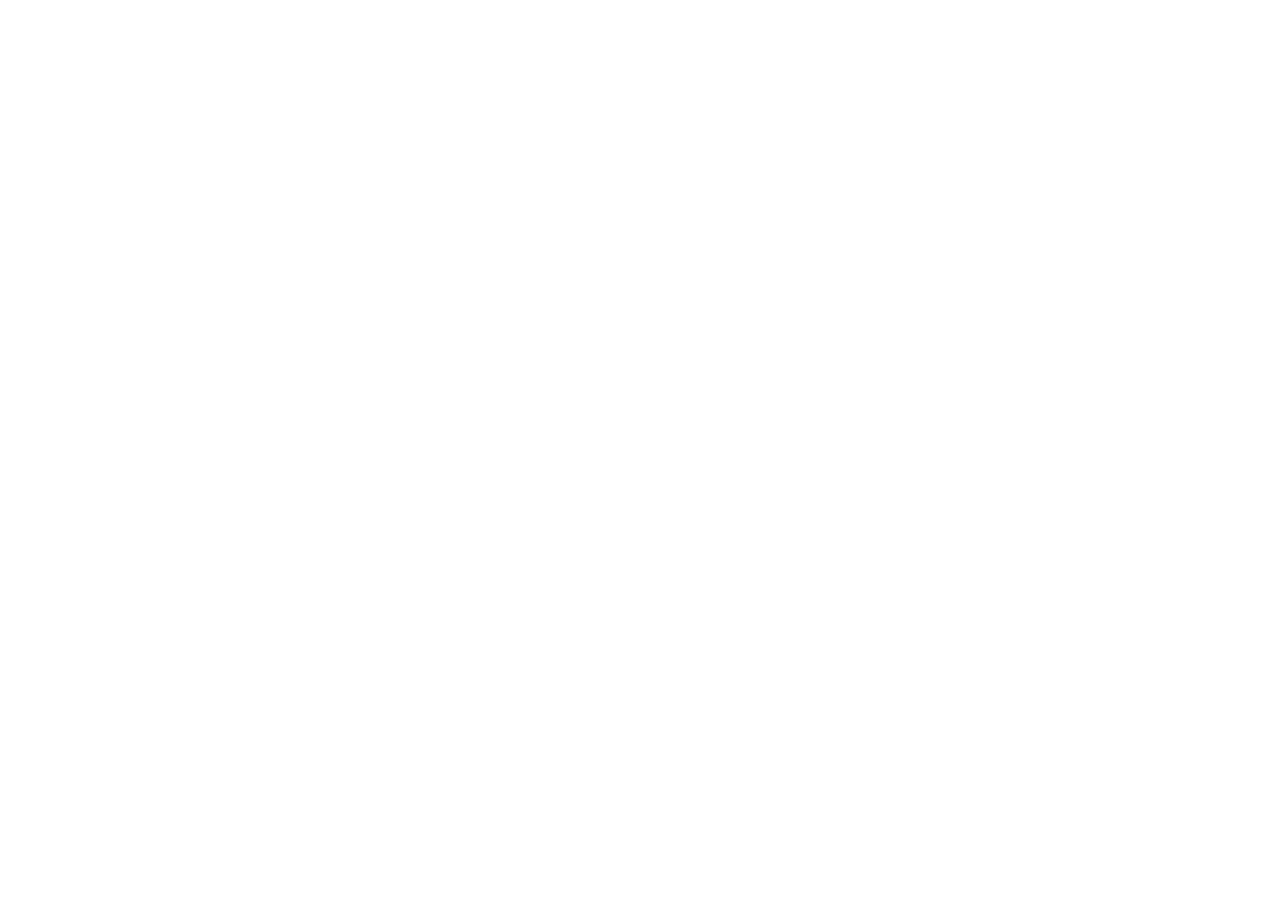
==== index.html @ 37d8c1c9 "🎨 css reset" ====
<!DOCTYPE html>
<html lang="en">
<head>
    <meta charset="UTF-8">
    <meta http-equiv="X-UA-Compatible" content="IE=edge">
    <meta name="viewport" content="width=device-width, initial-scale=1.0">
    <title>Document</title>
</head>
<body>
    
</body>
</html>
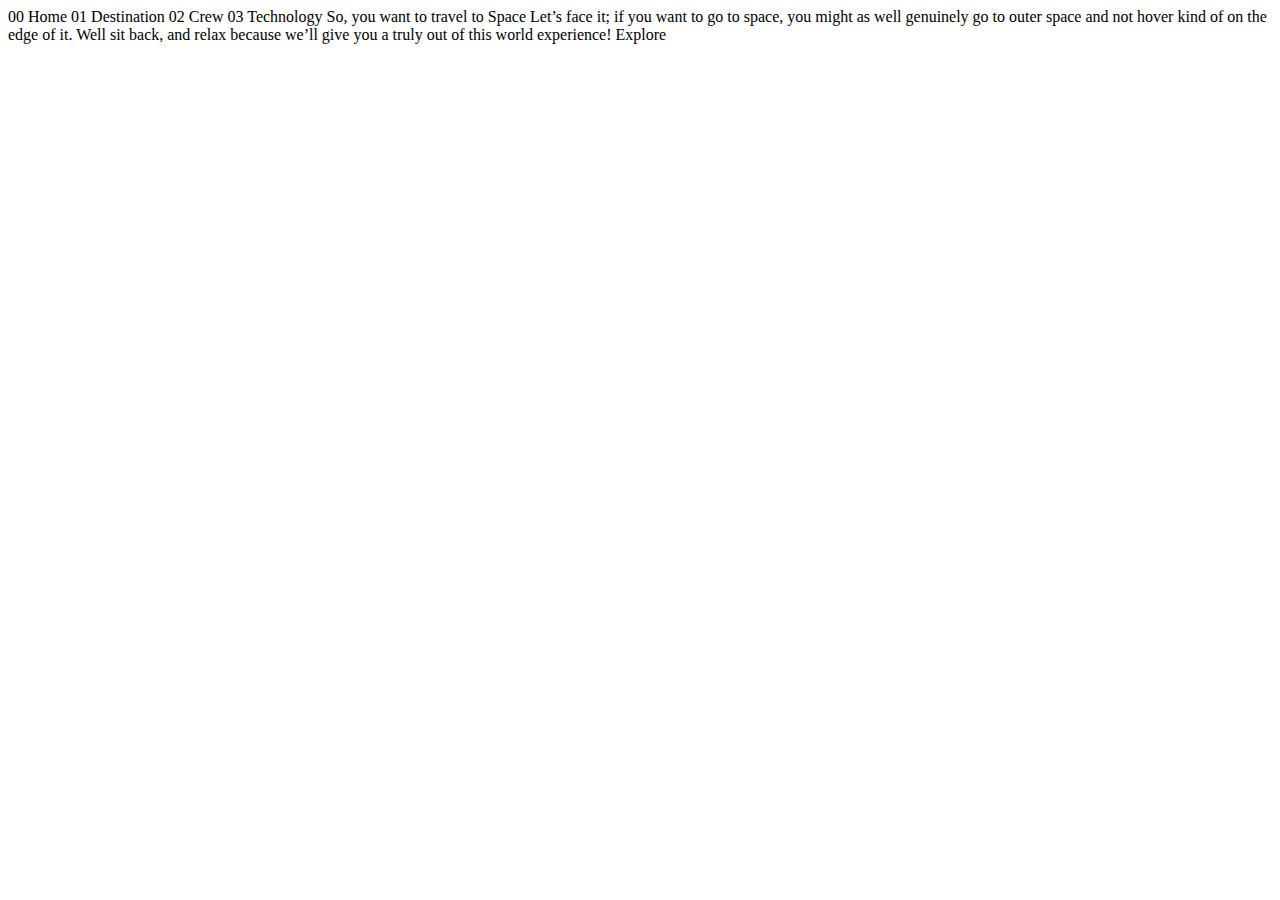
==== commit a0b10899: "🆕 starter files added" ====
--- a/index.html
+++ b/index.html
@@ -1,12 +1,27 @@
 <!DOCTYPE html>
 <html lang="en">
 <head>
-    <meta charset="UTF-8">
-    <meta http-equiv="X-UA-Compatible" content="IE=edge">
-    <meta name="viewport" content="width=device-width, initial-scale=1.0">
-    <title>Document</title>
+  <meta charset="UTF-8">
+  <meta name="viewport" content="width=device-width, initial-scale=1.0">
+
+  <link rel="icon" type="image/png" sizes="32x32" href="./assets/favicon-32x32.png">
+  
+  <title>Frontend Mentor | Space tourism website</title>
 </head>
 <body>
-    
+
+  00 Home
+  01 Destination
+  02 Crew
+  03 Technology
+
+  So, you want to travel to
+  Space
+  Let’s face it; if you want to go to space, you might as well genuinely go to 
+  outer space and not hover kind of on the edge of it. Well sit back, and relax 
+  because we’ll give you a truly out of this world experience!
+
+  Explore
+
 </body>
 </html>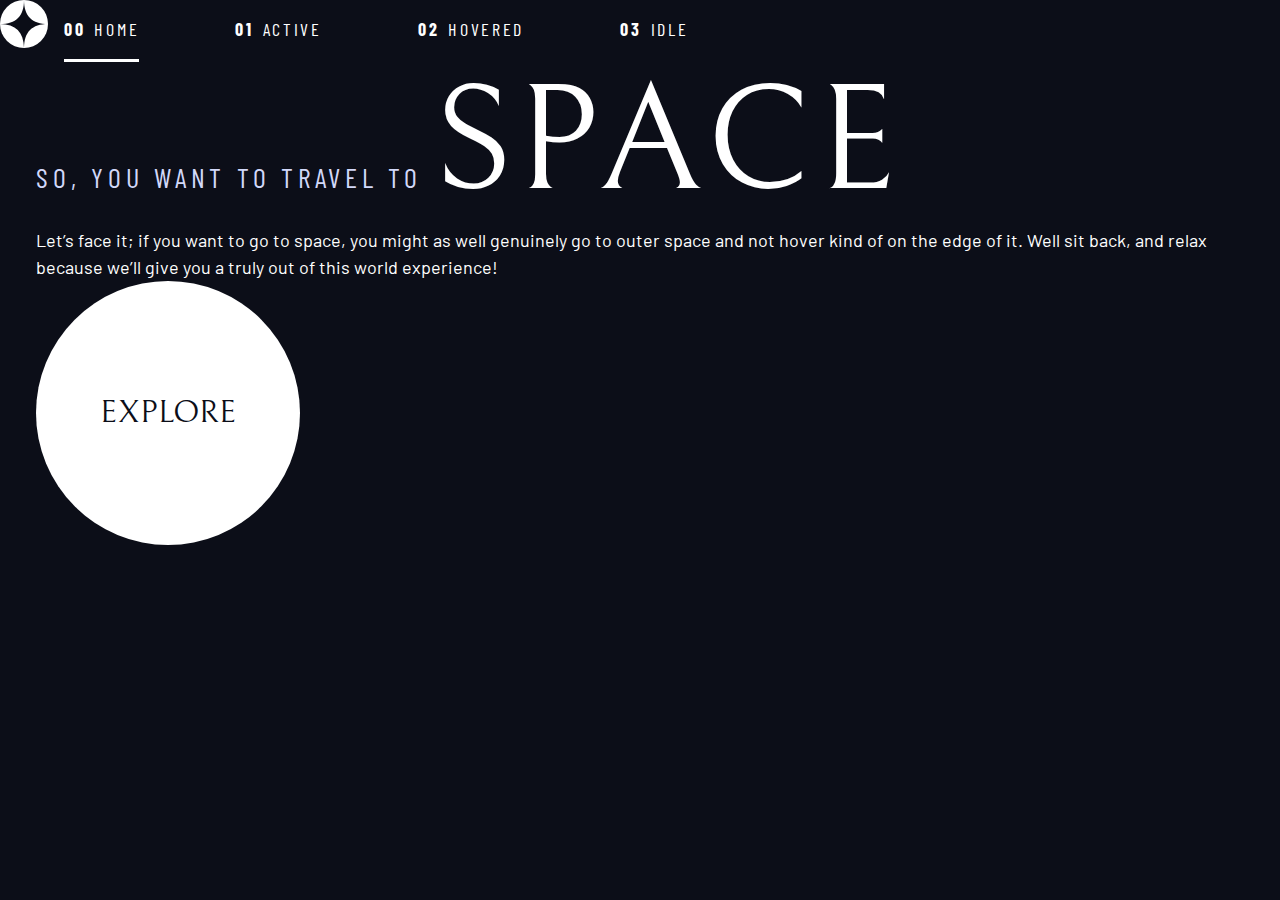
==== commit 9a00f98f: "✨ home page html added" ====
--- a/index.html
+++ b/index.html
@@ -1,27 +1,88 @@
 <!DOCTYPE html>
 <html lang="en">
-<head>
-  <meta charset="UTF-8">
-  <meta name="viewport" content="width=device-width, initial-scale=1.0">
+	<head>
+		<meta charset="UTF-8" />
+		<meta name="viewport" content="width=device-width, initial-scale=1.0" />
 
-  <link rel="icon" type="image/png" sizes="32x32" href="./assets/favicon-32x32.png">
-  
-  <title>Frontend Mentor | Space tourism website</title>
-</head>
-<body>
+		<link
+			rel="icon"
+			type="image/png"
+			sizes="32x32"
+			href="./assets/favicon-32x32.png"
+		/>
 
-  00 Home
-  01 Destination
-  02 Crew
-  03 Technology
+		<title>Frontend Mentor | Space tourism website</title>
+		<!-- Google fonts -->
+		<link rel="preconnect" href="https://fonts.googleapis.com" />
+		<link rel="preconnect" href="https://fonts.gstatic.com" crossorigin />
+		<link
+			href="https://fonts.googleapis.com/css2?family=Barlow+Condensed:wght@400;700&family=Bellefair&family=Barlow:wght@400;700&display=swap"
+			rel="stylesheet"
+		/>
+		<!-- CSS -->
+		<link rel="stylesheet" href="index.css" />
+	</head>
 
-  So, you want to travel to
-  Space
-  Let’s face it; if you want to go to space, you might as well genuinely go to 
-  outer space and not hover kind of on the edge of it. Well sit back, and relax 
-  because we’ll give you a truly out of this world experience!
+	<body>
+		<header class="primary-header flex">
+			<div>
+				<img
+					src="assets/shared/logo.svg"
+					alt="space tourism logo"
+					class="logo"
+				/>
+			</div>
+			<nav>
+				<ul class="primary-navigation flex underline-indicators">
+					<li class="active">
+						<a
+							class="ff-sans-cond uppercase text-white letter-spacing-2"
+							href="index.html"
+							><span>00</span>Home</a
+						>
+					</li>
+					<li class="">
+						<a
+							class="ff-sans-cond uppercase text-white letter-spacing-2"
+							href="destination.html"
+							><span>01</span>Active</a
+						>
+					</li>
+					<li>
+						<a
+							class="ff-sans-cond uppercase text-white letter-spacing-2"
+							href="#"
+							><span>02</span>Hovered</a
+						>
+					</li>
+					<li>
+						<a
+							class="ff-sans-cond uppercase text-white letter-spacing-2"
+							href="#"
+							><span>03</span>Idle</a
+						>
+					</li>
+				</ul>
+			</nav>
+		</header>
+		<div class="container">
+			<h1 class="text-accent uppercase ff-sans-cond fs-500 letter-spacing-1">
+				So, you want to travel to
+				<span class="fs-900 ff-serif text-white">Space</span>
+			</h1>
 
-  Explore
+			<p>
+				Let’s face it; if you want to go to space, you might as well genuinely
+				go to outer space and not hover kind of on the edge of it. Well sit
+				back, and relax because we’ll give you a truly out of this world
+				experience!
+			</p>
 
-</body>
-</html>+			<a
+				href="#"
+				class="large-button uppercase ff-serif text-dark bg-white fs-600"
+				>Explore</a
+			>
+		</div>
+	</body>
+</html>
--- a/index.css
+++ b/index.css
@@ -0,0 +1,332 @@
+/* ------------------- */
+/* Custom properties   */
+/* ------------------- */
+:root {
+	/* colors */
+	--clr-dark: 230 35% 7%;
+	--clr-light: 231 77% 90%;
+	--clr-white: 0 0% 100%;
+
+	/* font-sizes */
+	--fs-900: 9.375rem;
+	--fs-800: 6.25rem;
+	--fs-700: 3.5rem;
+	--fs-600: 2rem;
+	--fs-500: 1.75rem;
+	--fs-400: 1.125rem;
+	--fs-300: 1rem;
+	--fs-200: 0.875rem;
+
+	/* font-families */
+	--ff-serif: "Bellefair", serif;
+	--ff-sans-cond: "Barlow Condensed", sans-serif;
+	--ff-sans-normal: "Barlow", sans-serif;
+}
+
+/* ------------------- */
+/* Reset               */
+/* ------------------- */
+*,
+*::before,
+*::after {
+	padding: 0;
+	margin: 0;
+	box-sizing: border-box;
+}
+
+body {
+	font-family: var(--ff-sans-normal);
+	font-size: var(--fs-400);
+	background-color: hsl(var(--clr-dark));
+	color: hsl(var(--clr-white));
+	line-height: 1.5;
+	min-height: 100vh;
+}
+
+img,
+picture {
+	display: block;
+	width: 100%;
+}
+
+h1,
+h2,
+h3,
+h4,
+h5,
+h6,
+p {
+	font-weight: 400;
+}
+
+input,
+button,
+textarea,
+select {
+	font-family: inherit;
+}
+
+/* remove animations for people who've turned them off */
+@media (prefers-reduced-motion: reduce) {
+	*,
+	*::before,
+	*::after {
+		animation-duration: 0.01ms !important;
+		animation-iteration-count: 1 !important;
+		transition-duration: 0.01ms !important;
+		scroll-behavior: auto !important;
+	}
+}
+
+/* ------------------- */
+/* Utility classes     */
+/* ------------------- */
+.flex {
+	display: flex;
+	gap: var(--gap, 1rem);
+}
+
+.grid {
+	display: grid;
+	gap: var(--gap, 1rem);
+}
+
+.flow > *:not(:first-child) {
+	margin-top: var(--flow-space, 1rem);
+}
+
+.container {
+	padding-inline: 2em;
+	margin-inline: auto;
+	max-width: 80rem;
+}
+
+.sr-only {
+	position: absolute;
+	width: 1px;
+	height: 1px;
+	padding: 0;
+	margin: -1px;
+	overflow: hidden;
+	clip: rect(0, 0, 0, 0);
+	white-space: nowrap; /* added line */
+	border: 0;
+}
+
+/* ------------------- */
+/* Colors              */
+/* ------------------- */
+.bg-dark {
+	background-color: hsl(var(--clr-dark));
+}
+
+.bg-accent {
+	background-color: hsl(var(--clr-light));
+}
+
+.bg-white {
+	background-color: hsl(var(--clr-white));
+}
+
+.text-dark {
+	color: hsl(var(--clr-dark));
+}
+.text-accent {
+	color: hsl(var(--clr-light));
+}
+.text-white {
+	color: hsl(var(--clr-white));
+}
+
+/* ------------------- */
+/* Typography          */
+/* ------------------- */
+.ff-serif {
+	font-family: var(--ff-serif);
+}
+.ff-sans-cond {
+	font-family: var(--ff-sans-cond);
+}
+.ff-sans-normal {
+	font-family: var(--ff-sans-normal);
+}
+
+.letter-spacing-1 {
+	letter-spacing: 4.75px;
+}
+.letter-spacing-2 {
+	letter-spacing: 2.7px;
+}
+.letter-spacing-3 {
+	letter-spacing: 2.35px;
+}
+
+.uppercase {
+	text-transform: uppercase;
+}
+
+.fs-900 {
+	font-size: var(--fs-900);
+}
+.fs-800 {
+	font-size: var(--fs-800);
+}
+.fs-700 {
+	font-size: var(--fs-700);
+}
+.fs-600 {
+	font-size: var(--fs-600);
+}
+.fs-500 {
+	font-size: var(--fs-500);
+}
+.fs-400 {
+	font-size: var(--fs-400);
+}
+.fs-300 {
+	font-size: var(--fs-300);
+}
+.fs-200 {
+	font-size: var(--fs-200);
+}
+
+.fs-900,
+.fs-800,
+.fs-700,
+.fs-600 {
+	line-height: 1.1;
+}
+
+.numbered-title {
+	font-family: var(--ff-sans-cond);
+	font-size: var(--fs-500);
+	letter-spacing: 4.72px;
+	text-transform: uppercase;
+}
+
+.numbered-title span {
+	margin-right: 0.5em;
+	font-weight: 700;
+	color: hsl(var(--clr-white) / 0.4);
+}
+
+/* ------------------- */
+/* Components          */
+/* ------------------- */
+.large-button {
+	display: flex;
+	width: fit-content;
+	align-items: center;
+	justify-content: center;
+	padding: 0 2em;
+	z-index: 1;
+	aspect-ratio: 1;
+	border-radius: 50%;
+	text-decoration: none;
+	position: relative;
+}
+
+.large-button::after {
+	content: "";
+	position: absolute;
+	opacity: 0;
+	z-index: -1;
+	height: 100%;
+	width: 100%;
+	border-radius: 50%;
+	background-color: hsl(var(--clr-white) / 0.2);
+	transition: transform 0.3s ease, opacity 0.3s linear;
+}
+
+.large-button:hover::after,
+.large-button:focus::after {
+	opacity: 1;
+	transform: scale(1.5);
+}
+
+.primary-navigation {
+	--gap: 6rem;
+	--underline-gap: 1rem;
+	list-style: none;
+}
+
+.primary-navigation a {
+	text-decoration: none;
+	padding: 2rem 0;
+}
+
+.primary-navigation span {
+	font-weight: 700;
+	margin-right: 0.5em;
+}
+
+.underline-indicators > * {
+	cursor: pointer;
+	padding: var(--underline-gap, 1rem) 0;
+	border: none;
+	border-bottom: 0.2rem solid hsl(var(--clr-white) / 0);
+}
+
+.underline-indicators > *:hover,
+.underline-indicators > *:focus {
+	border-color: hsl(var(--clr-white) / 0.25);
+}
+
+.underline-indicators > .active,
+.underline-indicators > [aria-selected="true"] {
+	color: hsl(var(--clr-white));
+	border-color: hsl(var(--clr-white));
+}
+
+.tab-list {
+	--gap: 2rem;
+}
+
+.dot-indicators > * {
+	cursor: pointer;
+	border: none;
+	border-radius: 50%;
+	aspect-ratio: 1;
+	padding: 0.5rem;
+	background-color: hsl(var(--clr-white) / 0.2);
+}
+
+.dot-indicators > *:hover,
+.dot-indicators > *:focus {
+	background-color: hsl(var(--clr-white) / 0.5);
+}
+
+.dot-indicators > [aria-selected="true"] {
+	background-color: hsl(var(--clr-white));
+}
+
+.number-buttons {
+	flex-direction: column;
+}
+
+.number-buttons > * {
+	display: block;
+	cursor: pointer;
+	width: 5rem;
+	height: 5rem;
+	background-color: transparent;
+	border: 1px solid hsl(var(--clr-white) / 0.2);
+	color: hsl(var(--clr-white));
+	font-size: 2rem;
+	border-radius: 100rem;
+	transition: all 0.2s ease;
+
+	display: flex;
+	align-items: center;
+	justify-content: center;
+}
+
+.number-buttons > [aria-selected="true"] {
+	background-color: hsl(var(--clr-white));
+	color: hsl(var(--clr-dark));
+}
+
+.number-buttons > *:hover,
+.number-buttons > *:focus {
+	border: 1px solid hsl(var(--clr-white));
+}
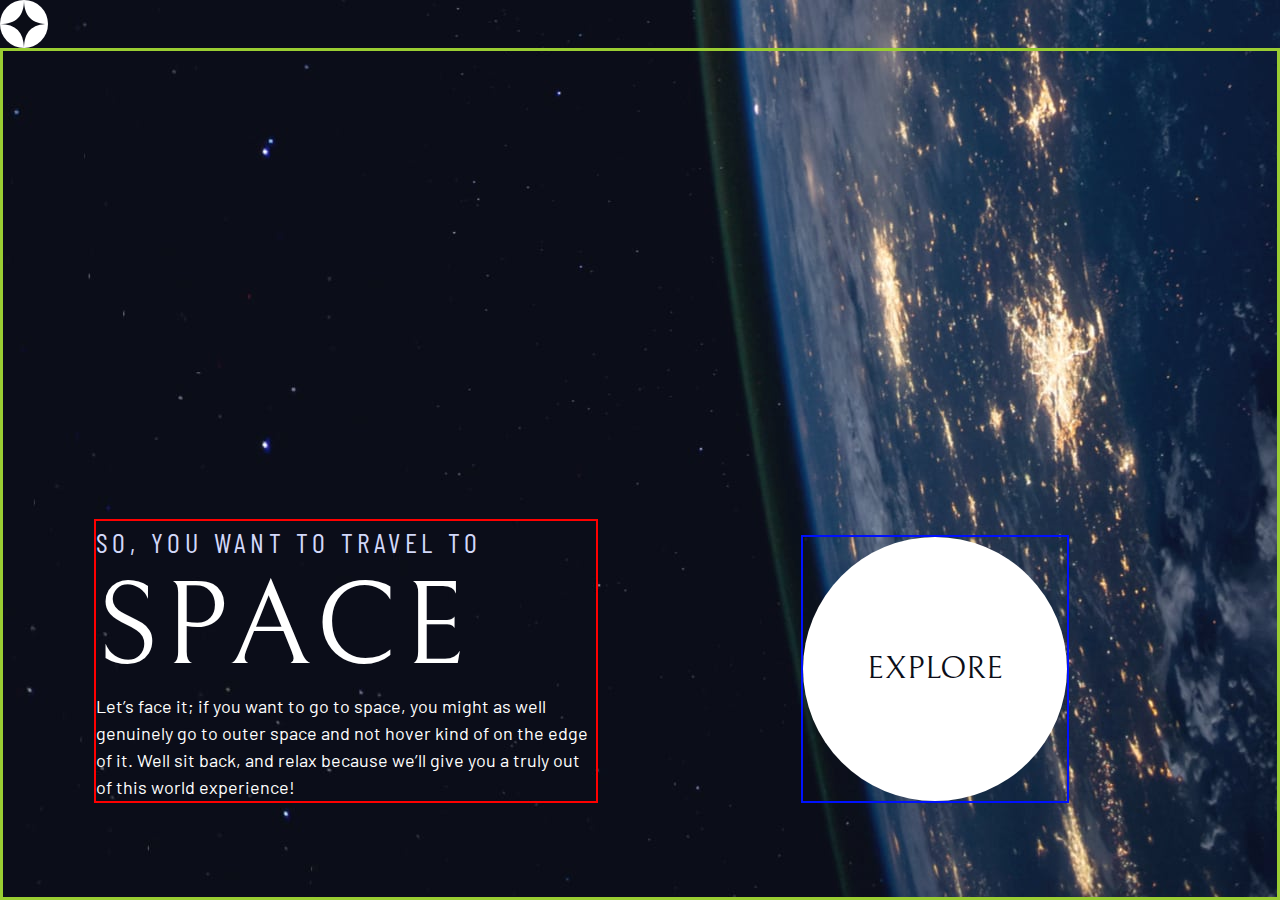
==== commit c4ab0eee: "🌟 homepage done" ====
--- a/index.html
+++ b/index.html
@@ -23,7 +23,7 @@
 		<link rel="stylesheet" href="index.css" />
 	</head>
 
-	<body>
+	<body class="home">
 		<header class="primary-header flex">
 			<div>
 				<img
@@ -32,7 +32,8 @@
 					class="logo"
 				/>
 			</div>
-			<nav>
+
+			<!-- <nav>
 				<ul class="primary-navigation flex underline-indicators">
 					<li class="active">
 						<a
@@ -63,26 +64,29 @@
 						>
 					</li>
 				</ul>
-			</nav>
+			</nav> -->
 		</header>
-		<div class="container">
-			<h1 class="text-accent uppercase ff-sans-cond fs-500 letter-spacing-1">
-				So, you want to travel to
-				<span class="fs-900 ff-serif text-white">Space</span>
-			</h1>
 
-			<p>
-				Let’s face it; if you want to go to space, you might as well genuinely
-				go to outer space and not hover kind of on the edge of it. Well sit
-				back, and relax because we’ll give you a truly out of this world
-				experience!
-			</p>
+		<div class="grid-container grid-container--home">
+			<div>
+				<h1 class="text-accent uppercase ff-sans-cond fs-500 letter-spacing-1">
+					So, you want to travel to
+					<span class="fs-900 ff-serif text-white d-block">Space</span>
+				</h1>
 
-			<a
-				href="#"
-				class="large-button uppercase ff-serif text-dark bg-white fs-600"
-				>Explore</a
-			>
+				<p>
+					Let’s face it; if you want to go to space, you might as well genuinely
+					go to outer space and not hover kind of on the edge of it. Well sit
+					back, and relax because we’ll give you a truly out of this world
+					experience!
+				</p>
+			</div>
+
+			<div>
+				<a href="#" class="large-button uppercase ff-serif text-dark bg-white"
+					>Explore</a
+				>
+			</div>
 		</div>
 	</body>
 </html>
--- a/index.css
+++ b/index.css
@@ -8,12 +8,12 @@
 	--clr-white: 0 0% 100%;
 
 	/* font-sizes */
-	--fs-900: 9.375rem;
-	--fs-800: 6.25rem;
-	--fs-700: 3.5rem;
-	--fs-600: 2rem;
+	--fs-900: clamp(5rem, 8vw + 1rem, 9.375rem);
+	--fs-800: 3.5rem;
+	--fs-700: 1.5rem;
+	--fs-600: 1rem;
 	--fs-500: 1.75rem;
-	--fs-400: 1.125rem;
+	--fs-400: 0.9375rem;
 	--fs-300: 1rem;
 	--fs-200: 0.875rem;
 
@@ -21,6 +21,28 @@
 	--ff-serif: "Bellefair", serif;
 	--ff-sans-cond: "Barlow Condensed", sans-serif;
 	--ff-sans-normal: "Barlow", sans-serif;
+}
+
+@media (min-width: 35em) {
+	:root {
+		/* font-sizes */
+		:root {
+			--fs-800: 5rem;
+			--fs-700: 2.5rem;
+			--fs-600: 1.5rem;
+			--fs-400: 1rem;
+		}
+	}
+}
+
+@media (min-width: 45em) {
+	:root {
+		/* font-sizes */
+		--fs-800: 6.25rem;
+		--fs-700: 3.5rem;
+		--fs-600: 2rem;
+		--fs-400: 1.125rem;
+	}
 }
 
 /* ------------------- */
@@ -41,6 +63,9 @@
 	color: hsl(var(--clr-white));
 	line-height: 1.5;
 	min-height: 100vh;
+
+	display: grid;
+	grid-template-rows: min-content 1fr;
 }
 
 img,
@@ -81,6 +106,10 @@
 /* ------------------- */
 /* Utility classes     */
 /* ------------------- */
+.d-block {
+	display: block;
+}
+
 .flex {
 	display: flex;
 	gap: var(--gap, 1rem);
@@ -91,7 +120,7 @@
 	gap: var(--gap, 1rem);
 }
 
-.flow > *:not(:first-child) {
+.flow > *:where:not(:first-child) {
 	margin-top: var(--flow-space, 1rem);
 }
 
@@ -99,6 +128,46 @@
 	padding-inline: 2em;
 	margin-inline: auto;
 	max-width: 80rem;
+}
+
+.grid-container {
+	text-align: center;
+	border: 3px solid yellowgreen;
+	padding: 0 1rem;
+
+	display: grid;
+	align-items: center;
+	justify-items: center;
+}
+
+.grid-container * {
+	max-width: 50ch;
+}
+
+@media (min-width: 45em) {
+	.grid-container {
+		text-align: left;
+		column-gap: var(--container-gap, 2rem);
+		grid-template-columns: minmax(1rem, 1fr) minmax(0, 80rem) minmax(0, 80rem) minmax(
+				1rem,
+				1fr
+			);
+	}
+
+	.grid-container > *:first-child {
+		grid-column: 2;
+		outline: 2px solid red;
+	}
+
+	.grid-container > *:last-child {
+		grid-column: 3;
+		outline: 2px solid rgb(0, 17, 255);
+	}
+
+	.grid-container--home {
+		padding-bottom: 6rem;
+		align-items: end;
+	}
 }
 
 .sr-only {
@@ -109,7 +178,8 @@
 	margin: -1px;
 	overflow: hidden;
 	clip: rect(0, 0, 0, 0);
-	white-space: nowrap; /* added line */
+	white-space: nowrap;
+	/* added line */
 	border: 0;
 }
 
@@ -131,9 +201,11 @@
 .text-dark {
 	color: hsl(var(--clr-dark));
 }
+
 .text-accent {
 	color: hsl(var(--clr-light));
 }
+
 .text-white {
 	color: hsl(var(--clr-white));
 }
@@ -144,9 +216,11 @@
 .ff-serif {
 	font-family: var(--ff-serif);
 }
+
 .ff-sans-cond {
 	font-family: var(--ff-sans-cond);
 }
+
 .ff-sans-normal {
 	font-family: var(--ff-sans-normal);
 }
@@ -154,9 +228,11 @@
 .letter-spacing-1 {
 	letter-spacing: 4.75px;
 }
+
 .letter-spacing-2 {
 	letter-spacing: 2.7px;
 }
+
 .letter-spacing-3 {
 	letter-spacing: 2.35px;
 }
@@ -168,24 +244,31 @@
 .fs-900 {
 	font-size: var(--fs-900);
 }
+
 .fs-800 {
 	font-size: var(--fs-800);
 }
+
 .fs-700 {
 	font-size: var(--fs-700);
 }
+
 .fs-600 {
 	font-size: var(--fs-600);
 }
+
 .fs-500 {
 	font-size: var(--fs-500);
 }
+
 .fs-400 {
 	font-size: var(--fs-400);
 }
+
 .fs-300 {
 	font-size: var(--fs-300);
 }
+
 .fs-200 {
 	font-size: var(--fs-200);
 }
@@ -215,7 +298,6 @@
 /* ------------------- */
 .large-button {
 	display: flex;
-	width: fit-content;
 	align-items: center;
 	justify-content: center;
 	padding: 0 2em;
@@ -224,6 +306,7 @@
 	border-radius: 50%;
 	text-decoration: none;
 	position: relative;
+	font-size: 2rem;
 }
 
 .large-button::after {
@@ -330,3 +413,28 @@
 .number-buttons > *:focus {
 	border: 1px solid hsl(var(--clr-white));
 }
+
+/* ---------------------- */
+/* Page specific bgs      */
+/* ---------------------- */
+body {
+	background-size: cover;
+	background-position: bottom center;
+}
+
+/* home */
+.home {
+	background-image: url(./assets/home/background-home-mobile.jpg);
+}
+
+@media (min-width: 35em) {
+	.home {
+		background-image: url(./assets/home/background-home-tablet.jpg);
+	}
+}
+
+@media (min-width: 45em) {
+	.home {
+		background-image: url(./assets/home/background-home-desktop.jpg);
+	}
+}
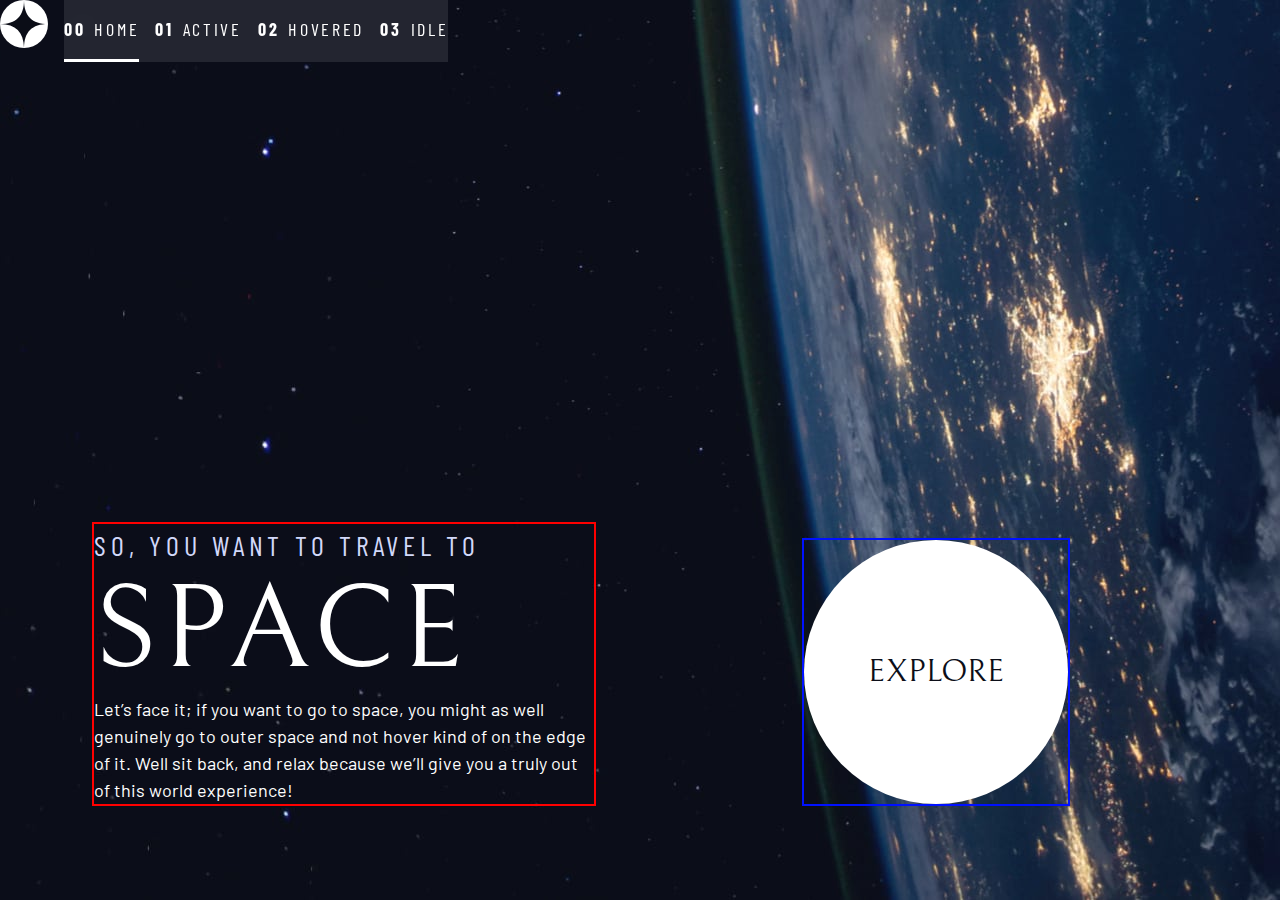
==== commit 1eb56737: "✨ mobile menu added for small devices" ====
--- a/index.html
+++ b/index.html
@@ -33,8 +33,16 @@
 				/>
 			</div>
 
-			<!-- <nav>
-				<ul class="primary-navigation flex underline-indicators">
+			<button class="mobile-nav-toggle" aria-controls="primary-navigation">
+				<span class="sr-only" aria-expanded="false">Menu</span>
+			</button>
+
+			<nav>
+				<ul
+					id="primary-navigation"
+					class="primary-navigation flex underline-indicators"
+					data-visible="false"
+				>
 					<li class="active">
 						<a
 							class="ff-sans-cond uppercase text-white letter-spacing-2"
@@ -64,7 +72,7 @@
 						>
 					</li>
 				</ul>
-			</nav> -->
+			</nav>
 		</header>
 
 		<div class="grid-container grid-container--home">
@@ -88,5 +96,7 @@
 				>
 			</div>
 		</div>
+
+		<script src="index.js"></script>
 	</body>
 </html>
--- a/index.css
+++ b/index.css
@@ -64,6 +64,8 @@
 	line-height: 1.5;
 	min-height: 100vh;
 
+	overflow-x: hidden;
+
 	display: grid;
 	grid-template-rows: min-content 1fr;
 }
@@ -132,7 +134,7 @@
 
 .grid-container {
 	text-align: center;
-	border: 3px solid yellowgreen;
+	/* border: 3px solid yellowgreen; */
 	padding: 0 1rem;
 
 	display: grid;
@@ -328,9 +330,69 @@
 }
 
 .primary-navigation {
-	--gap: 6rem;
 	--underline-gap: 1rem;
 	list-style: none;
+	background: hsl(var(--clr-white) / 0.95);
+	/* backdrop-filter: blur(10px); */
+}
+
+.mobile-nav-toggle {
+	display: none;
+}
+
+@supports (backdrop-filter: blur(10px)) {
+	.primary-navigation {
+		background: hsl(var(--clr-white) / 0.1);
+		backdrop-filter: blur(10px);
+	}
+}
+
+@media (max-width: 35rem) {
+	.primary-navigation {
+		--underline-gap: 0rem;
+		position: fixed;
+		z-index: 100;
+
+		inset: 0 0 0 30%; /* top bottom left right */
+		list-style: none;
+		flex-direction: column;
+		padding: 6rem 2rem;
+		transform: translateX(100%);
+		transition: all 0.3s ease;
+	}
+
+	.primary-navigation[data-visible="true"] {
+		transform: translateX(0);
+	}
+
+	.primary-navigation.underline-indicators > .active {
+		border: none;
+	}
+
+	.mobile-nav-toggle {
+		display: block;
+		position: absolute;
+		z-index: 200;
+		right: 2rem;
+		top: 2rem;
+		background: transparent;
+		background-image: url(./assets/shared/icon-hamburger.svg);
+		background-size: cover;
+		background-position: center;
+		background-repeat: no-repeat no-repeat;
+		width: 1.75rem;
+		aspect-ratio: 1;
+		border: none;
+	}
+
+	.mobile-nav-toggle[aria-expanded="true"] {
+		background-image: url(./assets/shared/icon-close.svg);
+	}
+
+	.mobile-nav-toggle:focus-visible {
+		outline: 5px solid white;
+		outline-offset: 5px;
+	}
 }
 
 .primary-navigation a {
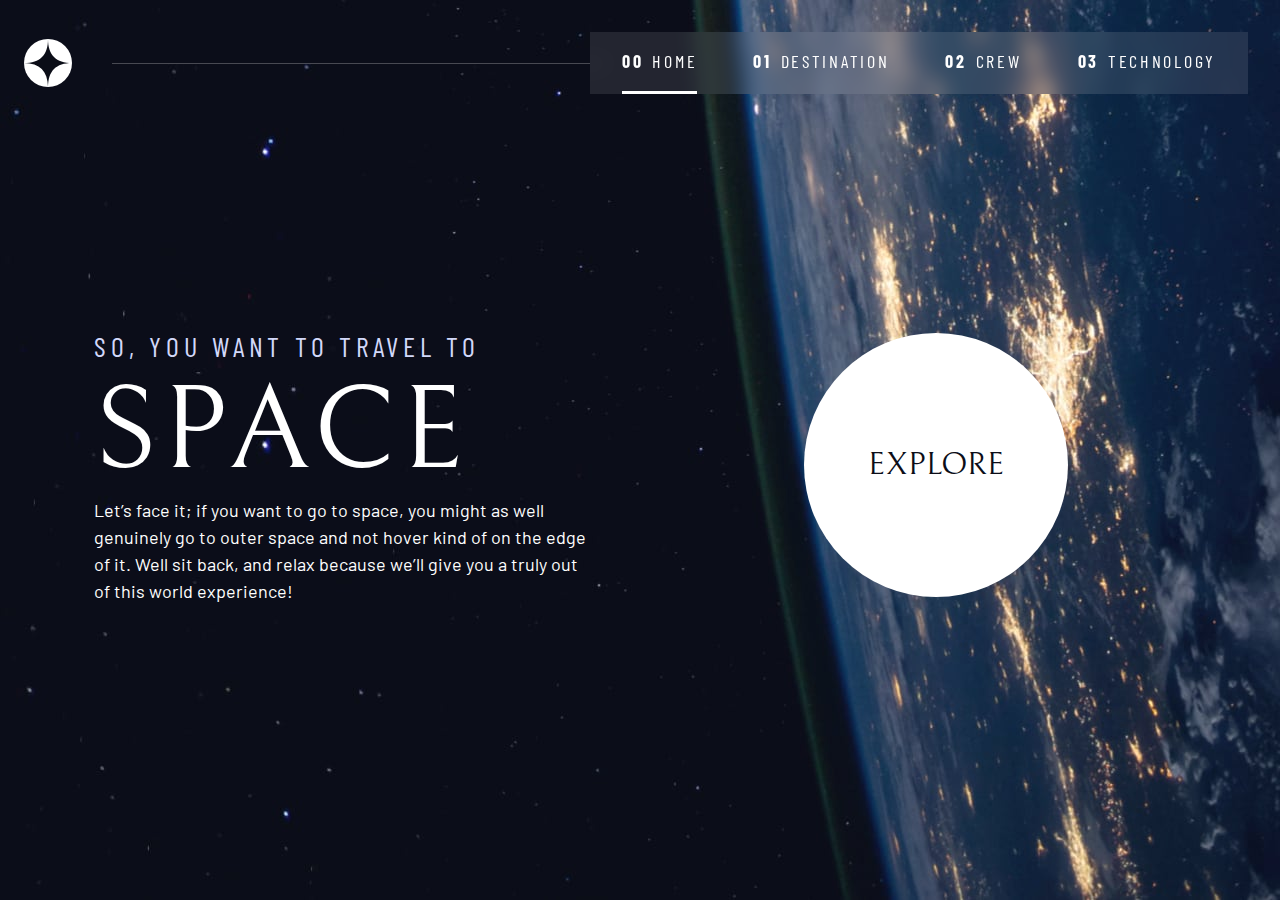
==== commit ec9b3c22: "🦾 accessibility minor fixes on home page" ====
--- a/index.html
+++ b/index.html
@@ -1,15 +1,11 @@
 <!DOCTYPE html>
 <html lang="en">
+
 	<head>
 		<meta charset="UTF-8" />
 		<meta name="viewport" content="width=device-width, initial-scale=1.0" />
 
-		<link
-			rel="icon"
-			type="image/png"
-			sizes="32x32"
-			href="./assets/favicon-32x32.png"
-		/>
+		<link rel="icon" type="image/png" sizes="32x32" href="./assets/favicon-32x32.png" />
 
 		<title>Frontend Mentor | Space tourism website</title>
 		<!-- Google fonts -->
@@ -17,8 +13,7 @@
 		<link rel="preconnect" href="https://fonts.gstatic.com" crossorigin />
 		<link
 			href="https://fonts.googleapis.com/css2?family=Barlow+Condensed:wght@400;700&family=Bellefair&family=Barlow:wght@400;700&display=swap"
-			rel="stylesheet"
-		/>
+			rel="stylesheet" />
 		<!-- CSS -->
 		<link rel="stylesheet" href="index.css" />
 	</head>
@@ -26,11 +21,7 @@
 	<body class="home">
 		<header class="primary-header flex">
 			<div>
-				<img
-					src="assets/shared/logo.svg"
-					alt="space tourism logo"
-					class="logo"
-				/>
+				<img src="assets/shared/logo.svg" alt="space tourism logo" class="logo" />
 			</div>
 
 			<button class="mobile-nav-toggle" aria-controls="primary-navigation">
@@ -38,44 +29,28 @@
 			</button>
 
 			<nav>
-				<ul
-					id="primary-navigation"
-					class="primary-navigation flex underline-indicators"
-					data-visible="false"
-				>
+				<ul id="primary-navigation" class="primary-navigation flex underline-indicators" data-visible="false">
 					<li class="active">
-						<a
-							class="ff-sans-cond uppercase text-white letter-spacing-2"
-							href="index.html"
-							><span>00</span>Home</a
-						>
+						<a class="ff-sans-cond uppercase text-white letter-spacing-2" href="index.html"><span
+								aria-hidden="true">00</span>Home</a>
 					</li>
 					<li class="">
-						<a
-							class="ff-sans-cond uppercase text-white letter-spacing-2"
-							href="destination.html"
-							><span>01</span>Active</a
-						>
+						<a class="ff-sans-cond uppercase text-white letter-spacing-2" href="destination.html"><span
+								aria-hidden="true">01</span>Destination</a>
 					</li>
 					<li>
-						<a
-							class="ff-sans-cond uppercase text-white letter-spacing-2"
-							href="#"
-							><span>02</span>Hovered</a
-						>
+						<a class="ff-sans-cond uppercase text-white letter-spacing-2" href="#"><span
+								aria-hidden="true">02</span>Crew</a>
 					</li>
 					<li>
-						<a
-							class="ff-sans-cond uppercase text-white letter-spacing-2"
-							href="#"
-							><span>03</span>Idle</a
-						>
+						<a class="ff-sans-cond uppercase text-white letter-spacing-2" href="#"><span
+								aria-hidden="true">03</span>Technology</a>
 					</li>
 				</ul>
 			</nav>
 		</header>
 
-		<div class="grid-container grid-container--home">
+		<main class="grid-container grid-container--home">
 			<div>
 				<h1 class="text-accent uppercase ff-sans-cond fs-500 letter-spacing-1">
 					So, you want to travel to
@@ -91,12 +66,11 @@
 			</div>
 
 			<div>
-				<a href="#" class="large-button uppercase ff-serif text-dark bg-white"
-					>Explore</a
-				>
+				<a href="#" class="large-button uppercase ff-serif text-dark bg-white">Explore</a>
 			</div>
-		</div>
+		</main>
 
 		<script src="index.js"></script>
 	</body>
+
 </html>
--- a/index.css
+++ b/index.css
@@ -25,6 +25,7 @@
 
 @media (min-width: 35em) {
 	:root {
+
 		/* font-sizes */
 		:root {
 			--fs-800: 5rem;
@@ -95,6 +96,7 @@
 
 /* remove animations for people who've turned them off */
 @media (prefers-reduced-motion: reduce) {
+
 	*,
 	*::before,
 	*::after {
@@ -122,7 +124,7 @@
 	gap: var(--gap, 1rem);
 }
 
-.flow > *:where:not(:first-child) {
+.flow>*:where:not(:first-child) {
 	margin-top: var(--flow-space, 1rem);
 }
 
@@ -150,25 +152,22 @@
 	.grid-container {
 		text-align: left;
 		column-gap: var(--container-gap, 2rem);
-		grid-template-columns: minmax(1rem, 1fr) minmax(0, 80rem) minmax(0, 80rem) minmax(
-				1rem,
-				1fr
-			);
-	}
-
-	.grid-container > *:first-child {
+		grid-template-columns: minmax(1rem, 1fr) minmax(0, 80rem) minmax(0, 80rem) minmax(1rem,
+				1fr);
+	}
+
+	.grid-container>*:first-child {
 		grid-column: 2;
-		outline: 2px solid red;
-	}
-
-	.grid-container > *:last-child {
+		/* outline: 2px solid red; */
+	}
+
+	.grid-container>*:last-child {
 		grid-column: 3;
-		outline: 2px solid rgb(0, 17, 255);
+		/* outline: 2px solid rgb(0, 17, 255); */
 	}
 
 	.grid-container--home {
 		padding-bottom: 6rem;
-		align-items: end;
 	}
 }
 
@@ -329,11 +328,32 @@
 	transform: scale(1.5);
 }
 
+.primary-header {
+	justify-content: space-between;
+	align-items: center;
+}
+
+.logo {
+	margin: 1.5rem;
+	width: fit-content;
+}
+
 .primary-navigation {
+	--gap: clamp(1.5rem, 5vw, 3.5rem);
 	--underline-gap: 1rem;
 	list-style: none;
 	background: hsl(var(--clr-white) / 0.95);
 	/* backdrop-filter: blur(10px); */
+}
+
+.primary-navigation a {
+	text-decoration: none;
+	padding: 2rem 0;
+}
+
+.primary-navigation span {
+	font-weight: 700;
+	margin-right: 0.5em;
 }
 
 .mobile-nav-toggle {
@@ -353,7 +373,8 @@
 		position: fixed;
 		z-index: 100;
 
-		inset: 0 0 0 30%; /* top bottom left right */
+		inset: 0 0 0 30%;
+		/* top bottom left right */
 		list-style: none;
 		flex-direction: column;
 		padding: 6rem 2rem;
@@ -365,7 +386,7 @@
 		transform: translateX(0);
 	}
 
-	.primary-navigation.underline-indicators > .active {
+	.primary-navigation.underline-indicators>.active {
 		border: none;
 	}
 
@@ -395,30 +416,53 @@
 	}
 }
 
-.primary-navigation a {
-	text-decoration: none;
-	padding: 2rem 0;
-}
-
-.primary-navigation span {
-	font-weight: 700;
-	margin-right: 0.5em;
-}
-
-.underline-indicators > * {
+@media (min-width: 35em) {
+	.primary-navigation {
+		padding: 0 2rem;
+	}
+}
+
+@media (min-width: 35em) and (max-width: 45em) {
+	.primary-navigation a>span {
+		display: none;
+	}
+}
+
+@media (min-width: 45em) {
+	.primary-header::after {
+		content: "";
+		display: block;
+		position: relative;
+		height: 1px;
+		width: 100%;
+		margin-right: -4rem;
+		background-color: hsl(var(--clr-white) / 0.25);
+		order: 1;
+	}
+
+	nav {
+		order: 2;
+	}
+
+	.primary-navigation {
+		margin: 2rem;
+	}
+}
+
+.underline-indicators>* {
 	cursor: pointer;
 	padding: var(--underline-gap, 1rem) 0;
 	border: none;
 	border-bottom: 0.2rem solid hsl(var(--clr-white) / 0);
 }
 
-.underline-indicators > *:hover,
-.underline-indicators > *:focus {
+.underline-indicators>*:hover,
+.underline-indicators>*:focus {
 	border-color: hsl(var(--clr-white) / 0.25);
 }
 
-.underline-indicators > .active,
-.underline-indicators > [aria-selected="true"] {
+.underline-indicators>.active,
+.underline-indicators>[aria-selected="true"] {
 	color: hsl(var(--clr-white));
 	border-color: hsl(var(--clr-white));
 }
@@ -427,7 +471,7 @@
 	--gap: 2rem;
 }
 
-.dot-indicators > * {
+.dot-indicators>* {
 	cursor: pointer;
 	border: none;
 	border-radius: 50%;
@@ -436,12 +480,12 @@
 	background-color: hsl(var(--clr-white) / 0.2);
 }
 
-.dot-indicators > *:hover,
-.dot-indicators > *:focus {
+.dot-indicators>*:hover,
+.dot-indicators>*:focus {
 	background-color: hsl(var(--clr-white) / 0.5);
 }
 
-.dot-indicators > [aria-selected="true"] {
+.dot-indicators>[aria-selected="true"] {
 	background-color: hsl(var(--clr-white));
 }
 
@@ -449,7 +493,7 @@
 	flex-direction: column;
 }
 
-.number-buttons > * {
+.number-buttons>* {
 	display: block;
 	cursor: pointer;
 	width: 5rem;
@@ -466,13 +510,13 @@
 	justify-content: center;
 }
 
-.number-buttons > [aria-selected="true"] {
+.number-buttons>[aria-selected="true"] {
 	background-color: hsl(var(--clr-white));
 	color: hsl(var(--clr-dark));
 }
 
-.number-buttons > *:hover,
-.number-buttons > *:focus {
+.number-buttons>*:hover,
+.number-buttons>*:focus {
 	border: 1px solid hsl(var(--clr-white));
 }
 
@@ -499,4 +543,4 @@
 	.home {
 		background-image: url(./assets/home/background-home-desktop.jpg);
 	}
-}
+}